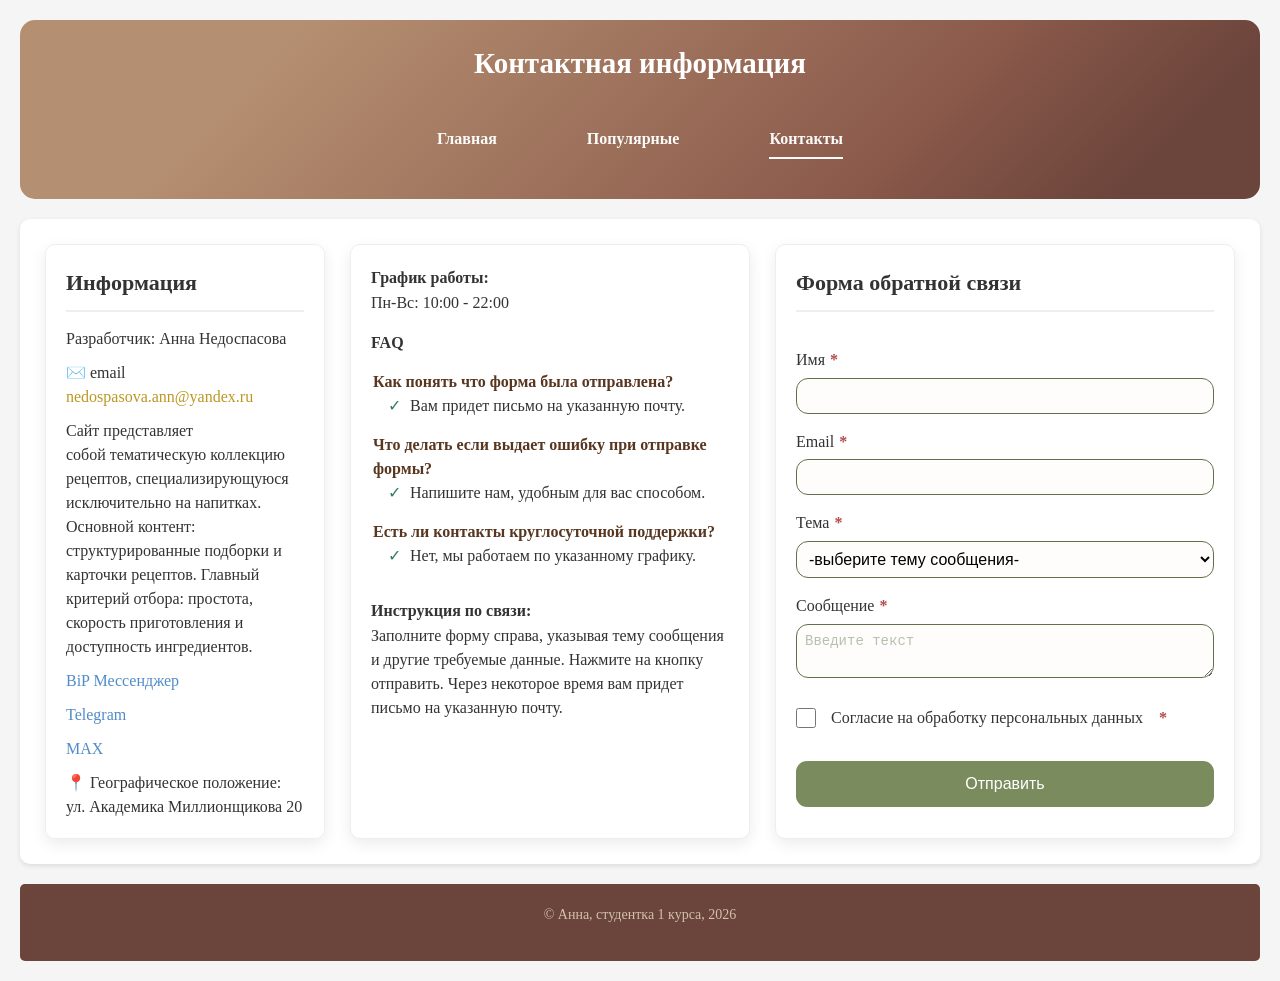
==== contacts.html @ 9507321b "Add files via upload Загружены все страницы сайта." ====
<!DOCTYPE html>
<html lang="ru">
<head>
    <meta charset="UTF-8">
    <meta name="viewport" content="width=device-width, initial-scale=1.0">
    <title>Контакты</title>
    <link rel="stylesheet" href="contacts.css">
</head>
<body>
    <header class="header">
        <h1>Контактная информация</h1>
        <nav>
            <ul class="flex-nav">
                <li><a href="index.html">Главная</a></li>
                <li><a href="gallery.html">Популярные</a></li>
                <li><a href="contacts.html" class="active">Контакты</a></li>
            </ul>
        </nav>
    </header>
    <main>
        <section class="controls-panel">
            <article class="card1 article">
                <h2>Информация</h2>
                <p>Разработчик: Анна Недоспасова</p>
                <p>email <span class="email">nedospasova.ann@yandex.ru</span></p>
                <p>Сайт представляет собой тематическую коллекцию рецептов, специализирующуюся исключительно на напитках. Основной контент: структурированные подборки и карточки рецептов. Главный критерий отбора: простота, скорость приготовления и доступность ингредиентов.</p>
                <p><a href="https://dl.bip.com/K1q74GSa">BiP Мессенджер</a></p>
                <p><a href="https://t.me/Any_sdp">Telegram</a></p>
                <p><a href="https://max.ru/u/f9LHodD0cOIJHxhwMvCeuQ8zLmRU7CbFYn8cgEeYD3m_99vS9camIWlNlqs">MAX</a></p>
                <p>Географическое положение: ул. Академика Миллионщикова 20</p>
            </article>
            <article class="card2 article">
                <h4>График работы:</h4>
                <p>Пн-Вс: 10:00 - 22:00</p>
                <h4>FAQ</h4>
                <ol>
                    <li>Как понять что форма была отправлена?</li>
                    <li>Вам придет письмо на указанную почту.</li>
                    <li>Что делать если выдает ошибку при отправке формы?</li>
                    <li>Напишите нам, удобным для вас способом.</li>
                    <li>Есть ли контакты круглосуточной поддержки?</li>
                    <li>Нет, мы работаем по указанному графику.</li>
                </ol>
                <h4>Инструкция по связи:</h4>
                <p>Заполните форму справа, указывая тему сообщения и другие требуемые данные. Нажмите на кнопку отправить. Через некоторое время вам придет письмо на указанную почту.</p>
            </article>
            <article class="forma article">
                <form>
                    <h2>Форма обратной связи</h2>
                    <h3>Имя</h3>
                    <input type="text" class="form_data" required>
                    <h3>Email</h3>
                    <input type="email" class="form_data" required>
                    <h3>Тема</h3>
                    <select class="form_data" required>
                        <option value="" disabled selected>-выберите тему сообщения-</option>
                        <option value="вопрос">вопрос</option>
                        <option value="предложение">предложение</option>
                        <option value="отзыв">отзыв</option>
                    </select>
                    <h3>Сообщение</h3>
                    <textarea placeholder="Введите текст" class="form_data" required></textarea>
                    <label class="consent">
                        <input class="checkbox" type ="checkbox" required>Cогласие на обработку персональных данных</input>
                    </label>
                    <button class="send" type="submit">Отправить</button>
                </form>
            </article>
        </section>
    </main>
    <footer>
        <p>© Анна, студентка 1 курса, 2026</p>
    </footer>
</body>
</html>
---- contacts.css ----
* {
    margin: 0;
    padding: 0;
    box-sizing: border-box;
}

/* стили для выделенного текста на странице */
::selection {
    background-color: #96b385;
    color: white; 
}

body {
    font-family: Georgia, serif;
    background-color: #f5f5f5;
    color: #333;
    line-height: 1.6;
    padding: 20px;
}

header {
    display: flex;
    flex-direction: column;
    align-items: center;
    background: linear-gradient(135deg, #b58f71 20%, #8b5a4b 70%, #6b443b 90%);
    color: rgb(255, 255, 255);
    padding: 20px 30px;
    text-align: center;
    border-radius: 15px;
    margin-bottom: 20px;
}

header h1 {
    font-size: 29px;
    margin-bottom: 5px;
}

nav {
    padding: 20px;
    border-radius: 15px;
    margin-top: 10px;
}

nav ul {
    list-style-type: none;
}

nav ul li {
    display: inline-block;
    margin-right: 20px;
    margin: 0 30px;
}

nav ul li a {
    color: white;
    text-decoration: none;
    font-weight: bold;
    color: rgb(252, 251, 249);
    padding: 5px 0;
    border-bottom: 2px solid transparent;
}

/* стили для ссылок на панели управления */
nav ul li a:hover {
    color: rgb(252, 251, 249);
    border-bottom-color: rgb(252, 251, 249);
}


/* CSS с использованием Flexbox */
.flex-nav {
    display: flex;
    justify-content: center; /* Центрируем меню */
    gap: 30px; /* Отступы между пунктами */
    list-style: none;
    padding: 0;
}

.flex-nav a {
    display: block;
    padding: 5px 0;
    transition: all 0.3s ease;
}

.flex-nav a:hover {
    transform: translateY(-3px);
}


/* стили для активной ссылки*/
.active {
    border-bottom-color: rgb(252, 251, 249);
}

main {
    background-color: white;
    padding: 25px;
    border-radius: 10px;
    box-shadow: 0 2px 5px rgba(0,0,0,0.1);
    margin-bottom: 20px;
}

section {
    display: flex;
    flex-wrap: wrap;
    justify-content: center;
    gap: 25px;
}

/* Общие стили для всех карточек */
.article {
    display: flex;
    background: white;
    border: 1px solid #efeded;
    padding: 20px;
    flex: 1 1 300px;
    min-width: 280px;
    max-width: 460px;
    height: 595px;
    flex-direction: column;
    border-radius: 10px;
    overflow: auto;
    box-shadow: 0 5px 15px rgba(0,0,0,0.08);
    transition: all 0.3s ease;
}

.card1 {
    flex:1
}

.card2 {
    flex: 2;
}

form {
    flex: 2;
}

/* Карточка информации */

.card1 h2 {
    font-size: 22px;
    margin-bottom: 15px;
    font-weight: bold;
    padding-bottom: 10px;
    border-bottom: 2px solid #eee;
}
.email {
    color:#bb9823;
}

.card1 p {
    line-height: 1.5;
    margin-bottom: 10px;
    word-wrap: break-word;
    overflow-wrap: break-word;
}

.card1 p:nth-of-type(2)::before { 
    content: "✉️ ";
    color: #2e7d5e;
}

.card1 p:last-of-type::before { 
    content: "📍 ";
    color: #8b5a4b;
}

p a {
    text-decoration: none;
    color: #508cc8;
}

p a:focus {
    color: #e07684;
}

.forma h2 {
    font-size: 22px;
    margin-bottom: 20px;
    font-weight: bold;
    padding-bottom: 10px;
    border-bottom: 2px solid #eee;
}

.forma h3 {
    font-size: 1rem;
    margin: 10px 0 5px 0;
    font-weight: normal;

    position: relative;
    display: inline-block;
    margin: 15px 0 5px 0;
}

.forma h3::after {
    content: "*";
    color: #b34b4b;
    margin-left: 5px;
    font-weight: bold;
}

/* Стили для полей ввода */
.form_data {
    width: 100%;
    padding: 8px;
    font-size: 1rem;
    background: white;
    border-radius: 12px;
    border: 1px solid #61704b;
}

.form_data::placeholder {
    color: #a4b299;
    opacity: 0.8;
    font-size: 14px;
}

.form_data:required {
    background: #fffcfc;
}

.form_data:required:focus {
    border-color: #c9884b;
    outline: none;
    box-shadow: 0 0 0 3px rgba(179, 75, 75, 0.1);
}

/* Блок с согласием и кнопкой */
.consent {
    margin-top: 20px;
    display: flex;
    flex-wrap: wrap;
    align-items: center;
    gap: 15px;
}

.consent::after {
    content: "*";
    color: #b34b4b;
    margin-left: 1px;
    font-weight: bold;
}

.checkbox {
    width: 20px;
    height: 20px;
}

.checkbox:checked {
    accent-color: #ace0b9;
}

.send {
    color: #ffffff;
    background: #7a8c5e;
    border: none;
    padding: 14px 20px;
    font-size: 16px;
    cursor: pointer;
    width: 100%;
    margin-top: 30px;
    border-radius: 11px;
    transition: all 0.3s;
}

.send:hover {
    color: #ffffff;
    background: #61704b;
}

.card h4 {
    font-weight: bold;
}
.card2 p {
    line-height: 1.5;
    margin-bottom: 15px;
    word-wrap: break-word;
    overflow-wrap: break-word;
}

.card2 ol {
    margin-bottom: 15px;
    line-height: 1.5;
    word-wrap: break-word;
    overflow-wrap: break-word;
    padding-left: 2px;
    list-style: none;
}

/* Вопросы - жирный шрифт */
.card2 li:nth-child(odd) {
    font-weight: bold;
    color: #583620;
    margin-top: 15px;
}

/* Ответы - обычный шрифт */
.card2 li:nth-child(even) {
    font-weight: normal;
    margin-left: 15px;
    margin-bottom: 15px;
}

.card2 li:nth-child(even)::before {
    content: "✓ ";
    color: #2e7d5e;
    margin-right: 5px;
}

p {
    margin-bottom: 15px;
}

footer {
    background-color: #6b443b;
    color: rgb(210, 194, 171);
    text-align: center;
    padding: 20px;
    border-radius: 5px;
    font-size: 14px;
}

@media (max-width: 768px) {
    .controls-panel {
        grid-template-columns: 1fr;
    }
}

@media (max-width: 500px) {
    .flex-nav {
        display: flex;
        flex-direction: column;
        gap: 10px;
    }
}

@media (max-width: 470px) {
    .card2 {
        height: 650px;
        overflow: hidden;
    }

    .forma {
        height: 690px;
    }

    .checkbox {
        overflow-wrap: normal;
    }
}
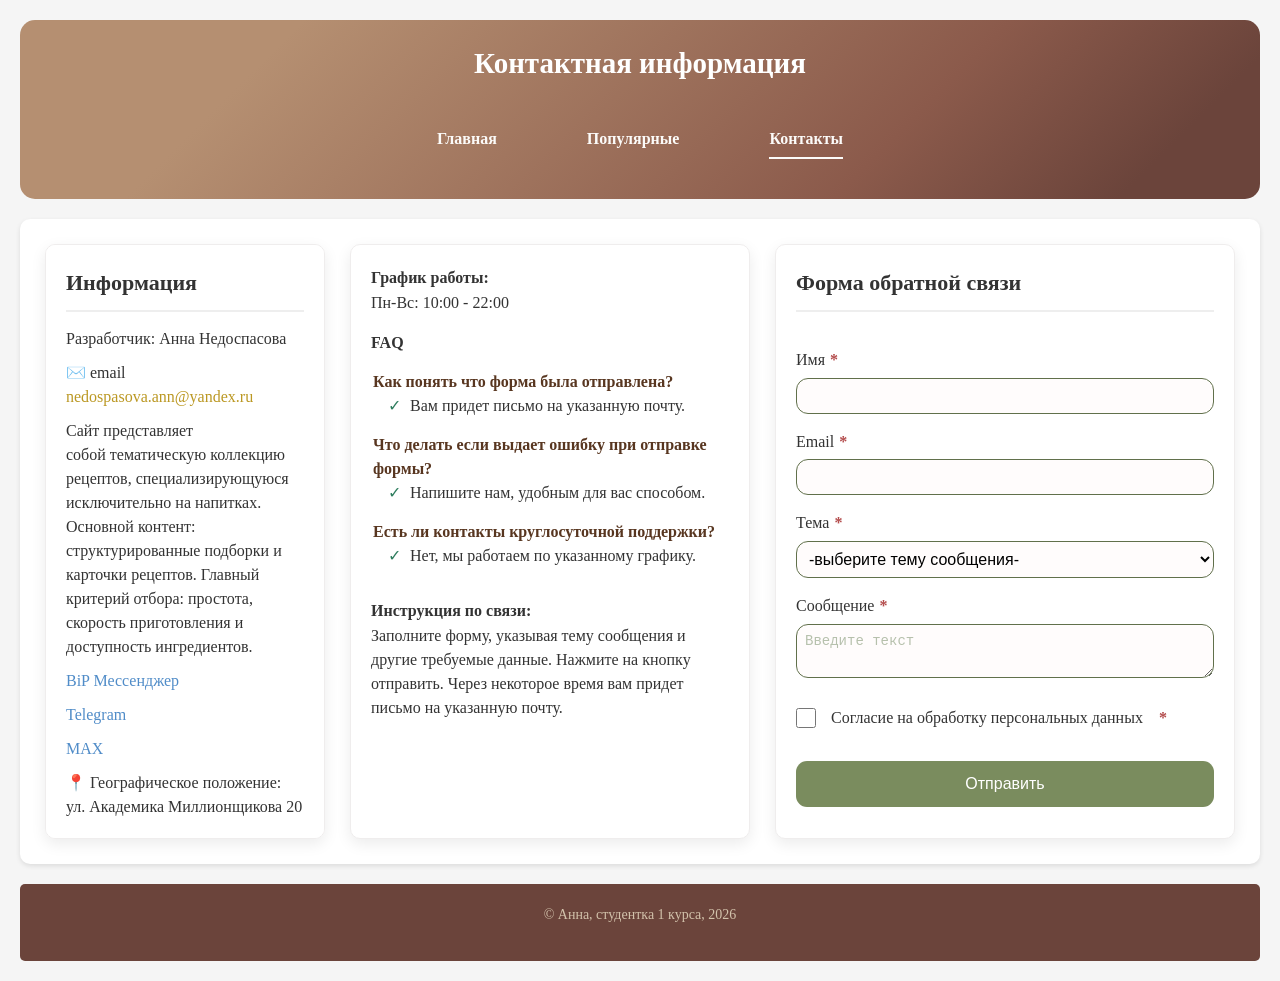
==== commit 6bcf5a02: "Add files via upload" ====
--- a/contacts.html
+++ b/contacts.html
@@ -42,7 +42,7 @@
                     <li>Нет, мы работаем по указанному графику.</li>
                 </ol>
                 <h4>Инструкция по связи:</h4>
-                <p>Заполните форму справа, указывая тему сообщения и другие требуемые данные. Нажмите на кнопку отправить. Через некоторое время вам придет письмо на указанную почту.</p>
+                <p>Заполните форму, указывая тему сообщения и другие требуемые данные. Нажмите на кнопку отправить. Через некоторое время вам придет письмо на указанную почту.</p>
             </article>
             <article class="forma article">
                 <form>
@@ -72,4 +72,4 @@
         <p>© Анна, студентка 1 курса, 2026</p>
     </footer>
 </body>
-</html>+</html>
--- a/contacts.css
+++ b/contacts.css
@@ -336,16 +336,22 @@
 }
 
 @media (max-width: 470px) {
+    .card1 {
+        max-height: 670px;
+        overflow: hidden;
+    }
+
     .card2 {
-        height: 650px;
+        max-height: 670px;
         overflow: hidden;
     }
 
     .forma {
-        height: 690px;
-    }
-
+        height: 720px;
+        overflow: hidden;
+    }
+    
     .checkbox {
         overflow-wrap: normal;
     }
-}+}
